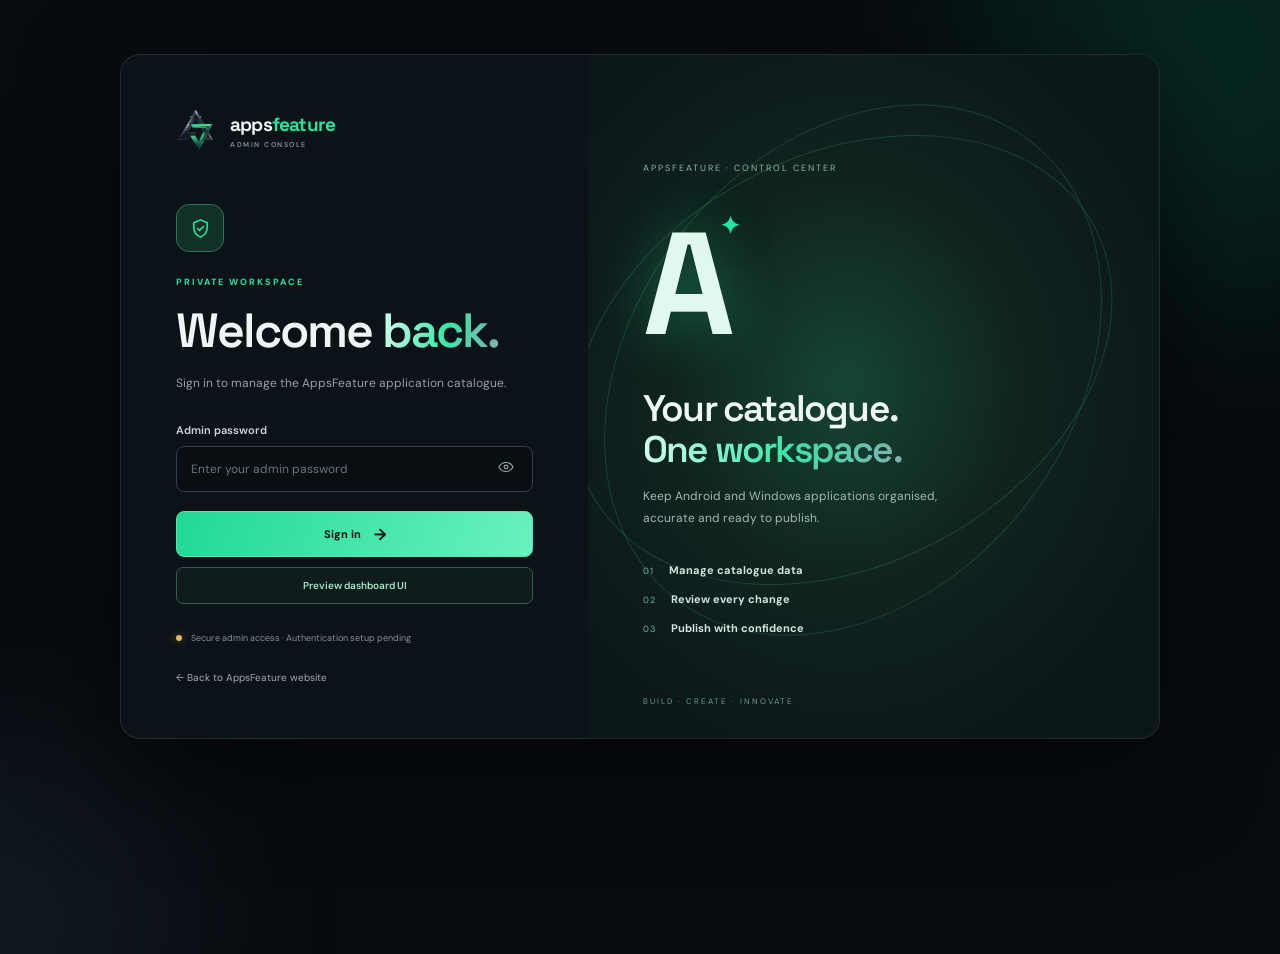
==== admin.html @ 1861aba8 "Prepare Admin dashboard for live catalogue data" ====
<!doctype html>
<html lang="en">
<head>
  <meta charset="utf-8">
  <meta name="viewport" content="width=device-width,initial-scale=1">
  <meta name="theme-color" content="#080c10">
  <meta name="robots" content="noindex,nofollow">
  <title>Admin Console — AppsFeature</title>
  <link rel="preconnect" href="https://fonts.googleapis.com">
  <link rel="preconnect" href="https://fonts.gstatic.com" crossorigin>
  <link href="https://fonts.googleapis.com/css2?family=DM+Sans:wght@400;500;600;700&family=Space+Grotesk:wght@400;500;600;700&display=swap" rel="stylesheet">
  <link rel="icon" type="image/png" sizes="64x64" href="assets/images/favicon.png">
  <link rel="stylesheet" href="assets/css/admin.css">
</head>
<body>
  <div class="admin-ambient ambient-a"></div><div class="admin-ambient ambient-b"></div>
  <main class="auth-shell" id="auth-screen">
    <section class="auth-card">
      <a class="brand" href="index.html" aria-label="AppsFeature home">
        <img src="assets/images/appsfeature-logo.png" alt="" width="43" height="43">
        <span>apps<span class="brand-accent">feature</span><small>ADMIN CONSOLE</small></span>
      </a>
      <div class="auth-icon" aria-hidden="true"><svg viewBox="0 0 24 24"><path d="M12 3 19 6v5c0 4.8-2.9 8.2-7 10-4.1-1.8-7-5.2-7-10V6l7-3Z"/><path d="m9 12 2 2 4-4"/></svg></div>
      <p class="eyebrow">PRIVATE WORKSPACE</p>
      <h1>Welcome <span class="gradient-text">back.</span></h1>
      <p class="auth-description">Sign in to manage the AppsFeature application catalogue.</p>
      <form id="login-form" autocomplete="on">
        <label for="admin-password">Admin password</label>
        <div class="password-wrap">
          <input id="admin-password" name="password" type="password" placeholder="Enter your admin password" autocomplete="current-password" required>
          <button class="reveal-button" type="button" id="toggle-password" aria-label="Show password"><svg viewBox="0 0 24 24"><path d="M2.5 12s3.4-6 9.5-6 9.5 6 9.5 6-3.4 6-9.5 6-9.5-6-9.5-6Z"/><circle cx="12" cy="12" r="2.5"/></svg></button>
        </div>
        <p class="auth-error" id="auth-error" role="alert" hidden></p>
        <button class="primary-button auth-submit" type="submit">Sign in <span>→</span></button>
        <button class="preview-button" id="preview-dashboard" type="button">Preview dashboard UI</button>
      </form>
      <div class="auth-foot"><span class="status-dot"></span> Secure admin access · Authentication setup pending</div>
      <a class="back-link" href="index.html">← Back to AppsFeature website</a>
    </section>
    <aside class="auth-aside">
      <div class="aside-orbit orbit-one"></div><div class="aside-orbit orbit-two"></div>
      <div class="aside-content">
        <span class="aside-kicker">APPSFEATURE · CONTROL CENTER</span>
        <div class="aside-mark">A<span>✦</span></div>
        <h2>Your catalogue.<br><span class="gradient-text">One workspace.</span></h2>
        <p>Keep Android and Windows applications organised, accurate and ready to publish.</p>
        <div class="aside-points"><span>01 <b>Manage catalogue data</b></span><span>02 <b>Review every change</b></span><span>03 <b>Publish with confidence</b></span></div>
      </div>
      <div class="aside-bottom">BUILD · CREATE · INNOVATE</div>
    </aside>
  </main>

  <main class="dashboard-shell" id="dashboard-screen" hidden>
    <aside class="sidebar" id="sidebar">
      <a class="brand sidebar-brand" href="index.html">
        <img src="assets/images/appsfeature-logo.png" alt="" width="39" height="39">
        <span>apps<span class="brand-accent">feature</span><small>ADMIN CONSOLE</small></span>
      </a>
      <div class="sidebar-label">WORKSPACE</div>
      <button class="side-link active" data-view="overview"><span class="side-icon">▦</span> Overview</button>
      <div class="sidebar-label section-label">CATALOGUE</div>
      <button class="side-link" data-view="categories"><span class="side-icon">◇</span> Categories <span class="side-count" id="nav-category-count">3</span></button>
      <button class="side-link" data-view="android"><span class="side-icon android-symbol">◉</span> Android <span class="side-count" id="nav-android-count">1</span></button>
      <button class="side-link" data-view="windows"><span class="side-icon windows-symbol">▦</span> Windows <span class="side-count" id="nav-windows-count">1</span></button>
      <div class="sidebar-bottom">
        <div class="branch-card"><span class="branch-dot"></span><div><small>ACTIVE BRANCH</small><strong>feature-admin</strong></div></div>
        <button class="side-link logout-link" id="logout-button"><span class="side-icon">↪</span> Sign out</button>
      </div>
    </aside>

    <section class="dashboard-main">
      <header class="topbar">
        <button class="mobile-menu" id="mobile-menu" type="button" aria-label="Toggle navigation">☰</button>
        <div class="breadcrumb">AppsFeature <span>/</span> <strong id="breadcrumb-current">Overview</strong></div>
        <div class="topbar-right"><span class="environment-pill"><i></i> DEVELOPMENT</span><div class="avatar">A</div></div>
      </header>
      <div class="preview-notice"><span>ⓘ</span><div><strong>UI preview mode</strong><small>Authentication, live JSON editing and GitHub commits will be enabled after the secure backend is connected.</small></div></div>
      <div class="page-content">
        <section class="page-heading">
          <div><p class="eyebrow">APPSFEATURE CONTROL CENTER</p><h1 id="page-title">Overview<span class="heading-period">.</span></h1><p id="page-description">A quick view of your application catalogue and content.</p></div>
          <div class="heading-actions"><span class="branch-label"><span>⑂</span> feature-admin</span><button class="secondary-button" id="refresh-button" type="button">↻ Refresh</button></div>
        </section>

        <section class="stats-grid" aria-label="Catalogue summary">
          <article class="stat-card"><div class="stat-top"><span>Total records</span><span class="stat-icon">▤</span></div><strong id="stat-total">2</strong><small><i class="positive-dot"></i> Across Android & Windows</small></article>
          <article class="stat-card"><div class="stat-top"><span>Categories</span><span class="stat-icon">◇</span></div><strong id="stat-categories">3</strong><small>Utilities · Developer tools · General apps</small></article>
          <article class="stat-card"><div class="stat-top"><span>Android records</span><span class="stat-icon android-stat">◉</span></div><strong id="stat-android">1</strong><small>Application catalogue</small></article>
          <article class="stat-card"><div class="stat-top"><span>Windows records</span><span class="stat-icon windows-stat">▦</span></div><strong id="stat-windows">1</strong><small>Desktop software catalogue</small></article>
        </section>

        <section class="content-panel">
          <div class="panel-heading"><div><h2 id="table-title">Catalogue snapshot</h2><p id="table-description">Existing entries currently tracked in the website JSON files.</p></div><div class="panel-tools"><label class="table-search"><span>⌕</span><input id="record-search" type="search" placeholder="Search records..." aria-label="Search records"></label><button class="primary-button add-button" id="add-record" type="button" disabled>＋ Add record</button></div></div>
          <div class="table-scroll"><table><thead><tr id="records-header"><th>APPLICATION</th><th>PLATFORM</th><th>CATEGORY</th><th>VERSION / STATUS</th><th>DETAILS</th></tr></thead><tbody id="records-body"></tbody></table></div>
          <div class="table-footer"><span>Showing 2 current records from the JSON catalogue</span><span>Source: <code>assets/data/</code></span></div>
        </section>
        <section class="bottom-grid">
          <article class="content-panel quick-panel"><div class="panel-heading"><div><h2>Quick access</h2><p>Jump to a catalogue section.</p></div></div><div class="quick-links"><button data-view="categories"><span class="quick-icon">◇</span><span><strong>Manage categories</strong><small>Review catalogue groups</small></span><b>→</b></button><button data-view="android"><span class="quick-icon android-stat">◉</span><span><strong>Android catalogue</strong><small>Manage Android records</small></span><b>→</b></button><button data-view="windows"><span class="quick-icon windows-stat">▦</span><span><strong>Windows catalogue</strong><small>Manage Windows records</small></span><b>→</b></button></div></article>
          <article class="content-panel workflow-panel"><div class="panel-heading"><div><h2>Publishing workflow</h2><p>Changes will follow this approval path.</p></div></div><ol class="workflow-list"><li><span>1</span><div><strong>Edit catalogue</strong><small>Add, update or remove records</small></div><em>Planned</em></li><li><span>2</span><div><strong>Validate & review</strong><small>Compare changes before saving</small></div><em>Planned</em></li><li><span>3</span><div><strong>Commit to GitHub</strong><small>Publish to feature-admin only</small></div><em>Planned</em></li></ol></article>
        </section>
        <footer class="dashboard-footer"><span>© <span id="current-year"></span> AppsFeature Admin Console</span><span>Built with care <b>✦</b></span></footer>
      </div>
    </section>
  </main>
  <script src="assets/js/admin.js"></script>
</body>
</html>
---- assets/css/admin.css ----
:root{--bg:#080c10;--panel:#10171d;--panel2:#131e25;--line:rgba(177,199,210,.13);--text:#edf5f5;--muted:#91a2a9;--green:#21e6a0;--mint:#8bffd1;--font:'DM Sans',sans-serif;--display:'Space Grotesk',sans-serif}*{box-sizing:border-box}html{min-height:100%;background:var(--bg)}body{margin:0;min-height:100vh;background:var(--bg);color:var(--text);font-family:var(--font);font-size:13px}button,input{font:inherit}button{cursor:pointer}a{color:inherit;text-decoration:none}[hidden]{display:none!important}.admin-ambient{position:fixed;pointer-events:none;filter:blur(100px);opacity:.12;border-radius:50%;z-index:0}.ambient-a{width:460px;height:460px;background:#00e69a;top:-180px;right:-170px}.ambient-b{width:360px;height:360px;background:#597d9b;bottom:-200px;left:-180px}.brand{display:flex;align-items:center;gap:11px;font:700 19px var(--display);letter-spacing:-.8px}.brand img{object-fit:contain}.brand-accent{color:var(--green)}.brand small{display:block;font:600 7px var(--font);letter-spacing:1.5px;color:#82949a;margin-top:3px}.gradient-text{background:linear-gradient(100deg,#d6fff0,#39e6a7 55%,#83aeb2);-webkit-background-clip:text;background-clip:text;color:transparent}.eyebrow{font-size:9px;font-weight:700;letter-spacing:2px;color:var(--green);margin:0}.auth-shell{width:min(1040px,92%);min-height:650px;margin:6vh auto;position:relative;z-index:1;display:grid;grid-template-columns:.9fr 1.1fr;border:1px solid var(--line);border-radius:20px;overflow:hidden;background:#0c1318;box-shadow:0 30px 100px #0008}.auth-card{padding:54px 55px;display:flex;flex-direction:column;justify-content:center}.auth-card>.brand{margin-bottom:52px}.auth-icon{width:48px;height:48px;display:grid;place-items:center;border:1px solid #2b7257;background:#123126;border-radius:13px;margin-bottom:24px;color:var(--green)}.auth-icon svg,.reveal-button svg{width:23px;height:23px;fill:none;stroke:currentColor;stroke-width:1.6;stroke-linecap:round;stroke-linejoin:round}.auth-card h1{font:600 clamp(36px,4vw,48px) var(--display);letter-spacing:-2px;margin:12px 0}.auth-description{color:var(--muted);line-height:1.7;font-size:12px;margin:0 0 30px}.auth-card form label{display:block;color:#cbd8d9;font-size:11px;font-weight:600;margin-bottom:9px}.password-wrap{height:46px;display:flex;align-items:center;border:1px solid #31434a;background:#080e12;border-radius:8px;padding:0 12px;transition:.2s}.password-wrap:focus-within{border-color:#38c993;box-shadow:0 0 0 3px #21e6a014}.password-wrap input{flex:1;min-width:0;background:none;border:0;outline:0;color:var(--text);font-size:12px}.password-wrap input::placeholder{color:#64777e}.reveal-button{border:0;background:none;color:#91a9a6;padding:5px}.reveal-button svg{width:18px;height:18px}.primary-button,.secondary-button{display:inline-flex;align-items:center;justify-content:center;gap:13px;border-radius:8px;padding:12px 16px;font-size:11px;font-weight:700;transition:.2s}.primary-button{border:1px solid #51e6b0;background:linear-gradient(110deg,#20d996,#69f2bd);color:#06140f}.primary-button:hover:not(:disabled){transform:translateY(-2px);box-shadow:0 8px 25px #20d9962e}.primary-button:disabled{opacity:.45;cursor:not-allowed}.auth-submit{width:100%;margin-top:19px;height:46px}.auth-submit span{font-size:16px}.auth-error{font-size:11px;color:#ff9d9d;margin:10px 0 0}.auth-foot{display:flex;align-items:center;gap:9px;color:#809397;font-size:9px;margin-top:28px}.status-dot,.positive-dot{width:6px;height:6px;border-radius:50%;background:#e3b65d;box-shadow:0 0 9px #e3b65d66}.back-link{font-size:10px;color:#9aafb0;margin-top:27px}.back-link:hover{color:var(--mint)}.auth-aside{position:relative;overflow:hidden;display:flex;align-items:center;padding:55px;background:radial-gradient(ellipse at 45% 48%,#164533 0%,#10251f 38%,#0c171a 76%)}.aside-orbit{position:absolute;border:1px solid #4be3a32e;border-radius:50%;transform:rotate(-28deg)}.orbit-one{width:570px;height:410px;left:-30px;top:100px}.orbit-two{width:440px;height:580px;left:45px;top:25px;transform:rotate(38deg)}.aside-content{position:relative;z-index:1}.aside-kicker{font-size:9px;letter-spacing:2px;color:#8cb7a7}.aside-mark{font:700 145px/.95 var(--display);letter-spacing:-15px;color:#e0f8ed;text-shadow:0 0 55px #21e6a05c;margin:40px 0 35px}.aside-mark span{font-size:24px;letter-spacing:0;color:var(--green);vertical-align:top}.aside-content h2{font:600 37px/1.13 var(--display);letter-spacing:-1.8px;margin:0 0 15px}.aside-content>p{max-width:340px;color:#a4b8b2;font-size:12px;line-height:1.8}.aside-points{display:grid;gap:15px;margin-top:34px}.aside-points span{font-size:9px;color:#68b99b;letter-spacing:1px}.aside-points b{font-size:11px;color:#d4e5df;letter-spacing:0;margin-left:12px}.aside-bottom{position:absolute;bottom:32px;left:55px;font-size:8px;letter-spacing:2px;color:#6c9b8b}.dashboard-shell{min-height:100vh;position:relative;z-index:1;display:grid;grid-template-columns:248px minmax(0,1fr)}.sidebar{position:sticky;top:0;height:100vh;display:flex;flex-direction:column;padding:27px 17px 20px;background:#0b1217;border-right:1px solid var(--line)}.sidebar-brand{padding:0 10px 34px;border-bottom:1px solid var(--line)}.sidebar-label{padding:25px 12px 11px;color:#61747b;font-size:8px;font-weight:700;letter-spacing:1.7px}.section-label{padding-top:29px}.side-link{width:100%;height:42px;display:flex;align-items:center;gap:12px;padding:0 12px;border:1px solid transparent;border-radius:7px;background:transparent;text-align:left;color:#9aabb0;font-size:11px;transition:.2s}.side-link:hover{background:#121e23;color:var(--text)}.side-link.active{background:#123126;border-color:#245c48;color:#9fffd4}.side-icon{width:17px;text-align:center;font-size:16px;color:#7fa69a}.side-link.active .side-icon{color:var(--green)}.side-count{margin-left:auto;color:#6f858a;font-size:9px}.sidebar-bottom{margin-top:auto}.branch-card{display:flex;align-items:center;gap:10px;padding:13px 11px;margin-bottom:15px;border:1px solid var(--line);border-radius:8px;background:#101a1f}.branch-dot{width:7px;height:7px;border-radius:50%;background:var(--green);box-shadow:0 0 10px #21e6a0}.branch-card small,.branch-card strong{display:block}.branch-card small{font-size:7px;color:#71868b;letter-spacing:1px;margin-bottom:5px}.branch-card strong{font:600 10px var(--display);color:#cce0d8}.logout-link{color:#89999d}.dashboard-main{min-width:0}.topbar{height:70px;padding:0 34px;border-bottom:1px solid var(--line);display:flex;align-items:center;justify-content:space-between;background:#0a1116d9}.breadcrumb{font-size:10px;color:#71868b}.breadcrumb span{margin:0 9px;color:#4c6066}.breadcrumb strong{font-weight:600;color:#c8d6d7}.topbar-right{display:flex;align-items:center;gap:17px}.environment-pill{display:flex;align-items:center;gap:7px;padding:6px 9px;border:1px solid #65552d;border-radius:5px;color:#d7b66e;font-size:8px;font-weight:700;letter-spacing:1px}.environment-pill i{width:5px;height:5px;border-radius:50%;background:#d7b66e}.avatar{width:30px;height:30px;display:grid;place-items:center;border-radius:50%;background:#183a30;border:1px solid #34775b;color:#a4ffd4;font:600 12px var(--display)}.mobile-menu{display:none;background:none;border:0;color:var(--text);font-size:20px}.preview-notice{margin:24px 34px 0;padding:12px 15px;display:flex;align-items:flex-start;gap:11px;border:1px solid #66562e;background:#241f13;border-radius:8px;color:#e4c87e}.preview-notice>span{font-size:14px}.preview-notice strong,.preview-notice small{display:block}.preview-notice strong{font-size:10px;margin-bottom:4px}.preview-notice small{font-size:9px;line-height:1.5;color:#bba979}.page-content{max-width:1400px;margin:auto;padding:31px 34px 22px}.page-heading{display:flex;align-items:flex-end;justify-content:space-between;gap:20px;margin-bottom:27px}.page-heading h1{font:600 32px var(--display);letter-spacing:-1.4px;margin:9px 0 5px}.heading-period{color:var(--green)}.page-heading>div:first-child>p:last-child{font-size:10px;color:var(--muted);margin:0}.heading-actions{display:flex;align-items:center;gap:10px}.branch-label{padding:9px 11px;border:1px solid var(--line);border-radius:7px;color:#b3c7c2;font-size:9px}.branch-label span{color:var(--green);margin-right:5px}.secondary-button{border:1px solid #34474e;background:#10191e;color:#b8c9c9}.secondary-button:hover{border-color:#4b8a72;color:var(--mint)}.stats-grid{display:grid;grid-template-columns:repeat(4,minmax(0,1fr));gap:13px;margin-bottom:19px}.stat-card{min-width:0;padding:17px 18px;background:linear-gradient(140deg,#121c22,#0d1419);border:1px solid var(--line);border-radius:10px}.stat-top{display:flex;align-items:center;justify-content:space-between;color:#9bafb2;font-size:10px}.stat-icon{width:28px;height:28px;display:grid;place-items:center;border-radius:7px;background:#17362c;color:var(--green);font-size:15px}.android-stat{color:#55e5a9!important}.windows-stat{color:#b8d0d8!important}.stat-card>strong{display:block;font:600 29px var(--display);letter-spacing:-1px;margin:12px 0 5px}.stat-card>small{font-size:8px;color:#819499}.positive-dot{display:inline-block;background:var(--green);margin-right:5px}.content-panel{background:linear-gradient(140deg,#111a20,#0d1419);border:1px solid var(--line);border-radius:10px;overflow:hidden}.panel-heading{padding:18px 19px;display:flex;align-items:center;justify-content:space-between;gap:15px}.panel-heading h2{font:600 14px var(--display);margin:0 0 5px}.panel-heading p{font-size:9px;color:var(--muted);margin:0}.panel-tools{display:flex;align-items:center;gap:9px}.table-search{height:34px;width:190px;display:flex;align-items:center;gap:8px;padding:0 10px;border:1px solid var(--line);border-radius:6px;color:var(--green)}.table-search input{width:100%;min-width:0;background:none;border:0;outline:0;color:var(--text);font-size:9px}.table-search input::placeholder{color:#71848a}.add-button{padding:10px 12px;font-size:9px}.table-scroll{overflow-x:auto}table{width:100%;border-collapse:collapse;text-align:left;white-space:nowrap}thead{background:#0b1217}th{padding:12px 19px;color:#6f858b;font-size:8px;letter-spacing:1px;font-weight:700}td{padding:14px 19px;border-top:1px solid #ffffff0d;color:#a8b8ba;font-size:9px}td a{color:var(--green)}.record-name{display:flex;align-items:center;gap:10px}.record-avatar{width:31px;height:31px;display:grid;place-items:center;border:1px solid #36785d;border-radius:8px;background:#16372b;color:#a3ffd4;font:600 10px var(--display)}.windows-avatar{background:#1b2b36;border-color:#496372;color:#d0e3eb}.record-name strong,.record-name small{display:block}.record-name strong{font-size:10px;color:#d9e5e4;margin-bottom:4px}.record-name small{font-size:8px;color:#70848a}.platform-tag,.status-tag{display:inline-flex;align-items:center;padding:5px 8px;border-radius:4px;font-size:8px}.android-tag{background:#14382b;color:#7be9b5}.windows-tag{background:#1c303b;color:#b9d1db}.in-progress{background:#302a19;color:#dfc27b}.published{background:#14382b;color:#83e6b4}.table-footer{padding:12px 19px;border-top:1px solid var(--line);display:flex;justify-content:space-between;color:#71858a;font-size:8px}.table-footer code{color:#a2c5b6}.bottom-grid{display:grid;grid-template-columns:1fr 1fr;gap:14px;margin-top:15px}.quick-panel,.workflow-panel{padding-bottom:9px}.quick-links{padding:0 18px 10px}.quick-links button{width:100%;display:flex;align-items:center;gap:11px;padding:12px 0;border:0;border-top:1px solid #ffffff0d;background:none;text-align:left;color:var(--text)}.quick-icon{width:30px;height:30px;display:grid;place-items:center;background:#17362c;border-radius:7px;color:var(--green);font-size:15px}.quick-links button>span:nth-child(2){flex:1}.quick-links strong,.quick-links small{display:block}.quick-links strong{font-size:9px;font-weight:600;margin-bottom:4px}.quick-links small{font-size:8px;color:#809499}.quick-links button>b{font-size:15px;color:#6f9d8c}.workflow-list{list-style:none;margin:0;padding:0 19px 10px}.workflow-list li{display:flex;align-items:center;gap:10px;padding:10px 0;border-top:1px solid #ffffff0d}.workflow-list li>span{width:24px;height:24px;display:grid;place-items:center;border:1px solid #365448;border-radius:50%;color:var(--mint);font:600 9px var(--display)}.workflow-list li div{flex:1}.workflow-list strong,.workflow-list small{display:block}.workflow-list strong{font-size:9px;margin-bottom:4px}.workflow-list small{font-size:8px;color:#809499}.workflow-list em{font-style:normal;font-size:7px;letter-spacing:.7px;text-transform:uppercase;color:#bba979}.dashboard-footer{display:flex;justify-content:space-between;padding:20px 2px 0;color:#61767c;font-size:8px}.dashboard-footer b{color:var(--green)}@media(max-width:1050px){.dashboard-shell{grid-template-columns:215px minmax(0,1fr)}.sidebar{padding-left:12px;padding-right:12px}.page-content{padding-left:23px;padding-right:23px}.topbar{padding:0 23px}.preview-notice{margin-left:23px;margin-right:23px}.stats-grid{grid-template-columns:repeat(2,minmax(0,1fr))}}@media(max-width:760px){.auth-shell{grid-template-columns:1fr;max-width:470px;margin:4vh auto}.auth-card{padding:36px 28px}.auth-card>.brand{margin-bottom:35px}.auth-aside{display:none}.dashboard-shell{grid-template-columns:1fr}.sidebar{position:fixed;z-index:10;left:-270px;top:0;width:248px;transition:left .25s;box-shadow:15px 0 45px #0008}.sidebar.open{left:0}.mobile-menu{display:block;margin-right:12px}.topbar{justify-content:flex-start;padding:0 17px}.breadcrumb{flex:1}.topbar-right{gap:9px}.environment-pill{font-size:7px;padding:5px 6px}.preview-notice{margin:17px 15px 0}.page-content{padding:24px 15px}.page-heading{align-items:flex-start;flex-direction:column}.heading-actions{width:100%;justify-content:space-between}.stats-grid{gap:9px}.stat-card{padding:14px}.stat-card>strong{font-size:25px}.panel-heading{align-items:flex-start;flex-direction:column}.panel-tools{width:100%}.table-search{flex:1;width:auto}.bottom-grid{grid-template-columns:1fr}.dashboard-footer{gap:10px;flex-wrap:wrap}}@media(max-width:390px){.auth-card{padding:30px 22px}.stats-grid{grid-template-columns:1fr 1fr}.stat-top{font-size:9px}.stat-card>small{font-size:7px}.page-heading h1{font-size:28px}}
.preview-button{width:100%;margin-top:10px;padding:11px;border:1px solid #355d4e;border-radius:7px;background:#101b1c;color:#9fe9c8;font-size:10px;font-weight:600}.preview-button:hover{border-color:#4b9b78;background:#13251f}
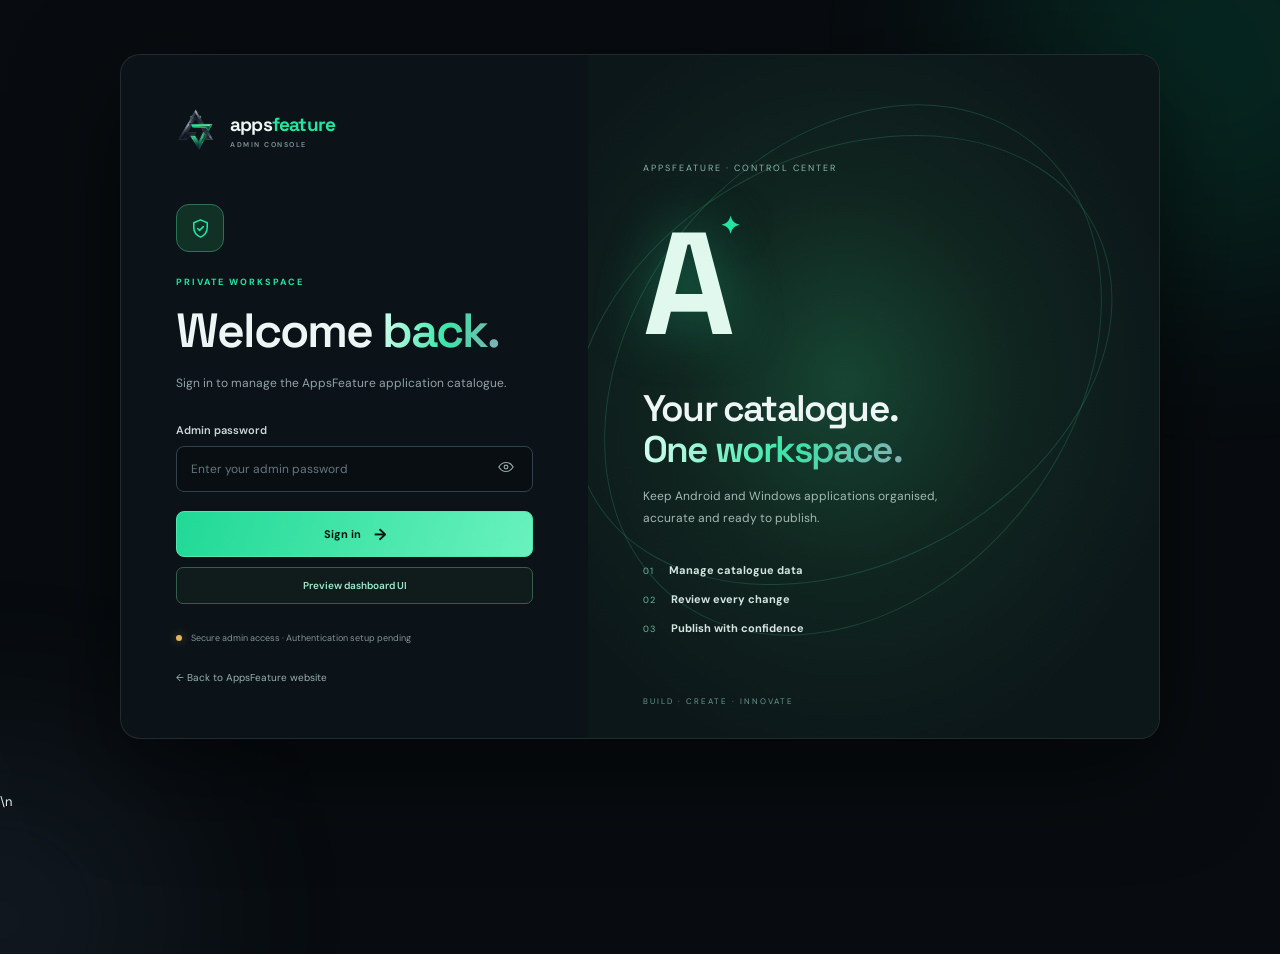
==== commit 9b6328ad: "Add catalogue editor and commit review dialogs" ====
--- a/admin.html
+++ b/admin.html
@@ -101,6 +101,23 @@
       </div>
     </section>
   </main>
-  <script src="assets/js/admin.js"></script>
+
+  <dialog class="editor-dialog" id="editor-dialog">
+    <form id="editor-form" method="dialog">
+      <div class="dialog-heading"><div><p class="eyebrow">CATALOGUE EDITOR</p><h2 id="editor-title">Add record</h2></div><button class="icon-button" type="button" id="editor-close" aria-label="Close">×</button></div>
+      <div class="editor-fields" id="editor-fields"></div>
+      <p class="form-error" id="editor-error" role="alert" hidden></p>
+      <div class="dialog-actions"><button class="secondary-button" type="button" id="editor-cancel">Cancel</button><button class="primary-button" type="submit" id="editor-review">Review changes →</button></div>
+    </form>
+  </dialog>
+  <dialog class="editor-dialog review-dialog" id="review-dialog">
+    <div class="dialog-heading"><div><p class="eyebrow">FINAL REVIEW</p><h2>Confirm catalogue changes</h2></div><button class="icon-button" type="button" id="review-close" aria-label="Close">×</button></div>
+    <p class="review-copy">The following JSON files will be committed to <strong>feature-admin</strong>. Production branch <strong>main</strong> will not be changed.</p>
+    <ul id="review-files" class="review-files"></ul>
+    <label class="field-label" for="commit-message">Commit message</label><input id="commit-message" class="editor-input" maxlength="120" value="Update application catalogue">
+    <p class="form-error" id="review-error" role="alert" hidden></p>
+    <div class="dialog-actions"><button class="secondary-button" type="button" id="review-cancel">Back to editor</button><button class="primary-button" type="button" id="confirm-commit">Confirm & commit</button></div>
+  </dialog>
+\n  <script src="assets/js/admin.js"></script>
 </body>
 </html>
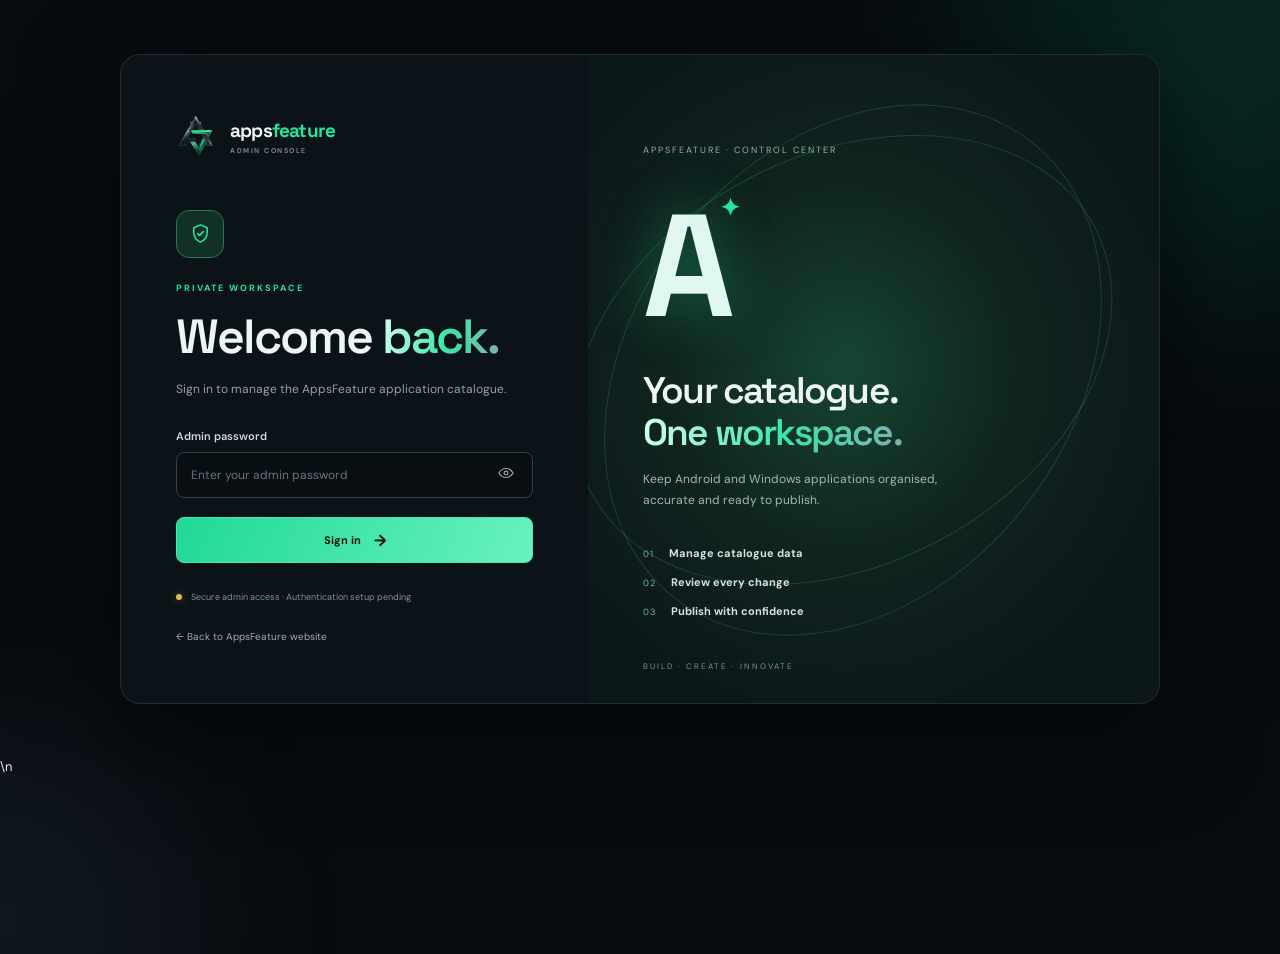
==== commit f4e14430: "Admin: remove dashboard preview from login" ====
--- a/admin.html
+++ b/admin.html
@@ -32,7 +32,6 @@
         </div>
         <p class="auth-error" id="auth-error" role="alert" hidden></p>
         <button class="primary-button auth-submit" type="submit">Sign in <span>→</span></button>
-        <button class="preview-button" id="preview-dashboard" type="button">Preview dashboard UI</button>
       </form>
       <div class="auth-foot"><span class="status-dot"></span> Secure admin access · Authentication setup pending</div>
       <a class="back-link" href="index.html">← Back to AppsFeature website</a>
@@ -56,6 +55,7 @@
         <img src="assets/images/appsfeature-logo.png" alt="" width="39" height="39">
         <span>apps<span class="brand-accent">feature</span><small>ADMIN CONSOLE</small></span>
       </a>
+      <button class="sidebar-close" id="sidebar-close" type="button" aria-label="Close navigation">×</button>
       <div class="sidebar-label">WORKSPACE</div>
       <button class="side-link active" data-view="overview"><span class="side-icon">▦</span> Overview</button>
       <div class="sidebar-label section-label">CATALOGUE</div>
@@ -63,10 +63,11 @@
       <button class="side-link" data-view="android"><span class="side-icon android-symbol">◉</span> Android <span class="side-count" id="nav-android-count">1</span></button>
       <button class="side-link" data-view="windows"><span class="side-icon windows-symbol">▦</span> Windows <span class="side-count" id="nav-windows-count">1</span></button>
       <div class="sidebar-bottom">
-        <div class="branch-card"><span class="branch-dot"></span><div><small>ACTIVE BRANCH</small><strong>feature-admin</strong></div></div>
+        <div class="branch-card"><span class="branch-dot"></span><div><small>ACTIVE BRANCH</small><strong id="sidebar-branch">main</strong></div></div>
         <button class="side-link logout-link" id="logout-button"><span class="side-icon">↪</span> Sign out</button>
       </div>
     </aside>
+    <button class="sidebar-backdrop" id="sidebar-backdrop" type="button" aria-label="Close navigation"></button>
 
     <section class="dashboard-main">
       <header class="topbar">
@@ -78,7 +79,7 @@
       <div class="page-content">
         <section class="page-heading">
           <div><p class="eyebrow">APPSFEATURE CONTROL CENTER</p><h1 id="page-title">Overview<span class="heading-period">.</span></h1><p id="page-description">A quick view of your application catalogue and content.</p></div>
-          <div class="heading-actions"><span class="branch-label"><span>⑂</span> feature-admin</span><button class="secondary-button" id="refresh-button" type="button">↻ Refresh</button></div>
+          <div class="heading-actions"><label class="branch-picker"><span>⑂ Branch</span><select id="branch-select" aria-label="Git branch"><option value="main" selected>main · Production</option><option value="feature-admin">feature-admin · Development</option></select></label><button class="primary-button review-trigger" id="review-changes-button" type="button" disabled>Review &amp; Commit <span id="pending-change-count">0</span></button><button class="secondary-button" id="refresh-button" type="button">↻ Refresh</button></div>
         </section>
 
         <section class="stats-grid" aria-label="Catalogue summary">
@@ -95,7 +96,7 @@
         </section>
         <section class="bottom-grid">
           <article class="content-panel quick-panel"><div class="panel-heading"><div><h2>Quick access</h2><p>Jump to a catalogue section.</p></div></div><div class="quick-links"><button data-view="categories"><span class="quick-icon">◇</span><span><strong>Manage categories</strong><small>Review catalogue groups</small></span><b>→</b></button><button data-view="android"><span class="quick-icon android-stat">◉</span><span><strong>Android catalogue</strong><small>Manage Android records</small></span><b>→</b></button><button data-view="windows"><span class="quick-icon windows-stat">▦</span><span><strong>Windows catalogue</strong><small>Manage Windows records</small></span><b>→</b></button></div></article>
-          <article class="content-panel workflow-panel"><div class="panel-heading"><div><h2>Publishing workflow</h2><p>Changes will follow this approval path.</p></div></div><ol class="workflow-list"><li><span>1</span><div><strong>Edit catalogue</strong><small>Add, update or remove records</small></div><em>Planned</em></li><li><span>2</span><div><strong>Validate & review</strong><small>Compare changes before saving</small></div><em>Planned</em></li><li><span>3</span><div><strong>Commit to GitHub</strong><small>Publish to feature-admin only</small></div><em>Planned</em></li></ol></article>
+          <article class="content-panel workflow-panel"><div class="panel-heading"><div><h2>Publishing workflow</h2><p>Changes will follow this approval path.</p></div></div><ol class="workflow-list"><li><span>1</span><div><strong>Edit catalogue</strong><small>Add, update or remove records</small></div><em>Planned</em></li><li><span>2</span><div><strong>Validate & review</strong><small>Compare changes before saving</small></div><em>Planned</em></li><li><span>3</span><div><strong>Commit to GitHub</strong><small>Commit to selected branch</small></div><em>Planned</em></li></ol></article>
         </section>
         <footer class="dashboard-footer"><span>© <span id="current-year"></span> AppsFeature Admin Console</span><span>Built with care <b>✦</b></span></footer>
       </div>
@@ -112,12 +113,26 @@
   </dialog>
   <dialog class="editor-dialog review-dialog" id="review-dialog">
     <div class="dialog-heading"><div><p class="eyebrow">FINAL REVIEW</p><h2>Confirm catalogue changes</h2></div><button class="icon-button" type="button" id="review-close" aria-label="Close">×</button></div>
-    <p class="review-copy">The following JSON files will be committed to <strong>feature-admin</strong>. Production branch <strong>main</strong> will not be changed.</p>
+    <p class="review-copy">The following JSON files will be committed to <strong id="review-branch">main</strong>.</p>
     <ul id="review-files" class="review-files"></ul>
     <label class="field-label" for="commit-message">Commit message</label><input id="commit-message" class="editor-input" maxlength="120" value="Update application catalogue">
     <p class="form-error" id="review-error" role="alert" hidden></p>
     <div class="dialog-actions"><button class="secondary-button" type="button" id="review-cancel">Back to editor</button><button class="primary-button" type="button" id="confirm-commit">Confirm & commit</button></div>
   </dialog>
-\n  <script src="assets/js/admin.js"></script>
+\n  <dialog class="editor-dialog commit-success-dialog" id="commit-success-dialog" aria-labelledby="success-title">
+    <div class="success-content">
+      <div class="success-mark" aria-hidden="true"><span>✓</span></div>
+      <p class="eyebrow">PUBLISHED TO GITHUB</p>
+      <h2 id="success-title">Commit successful<span>.</span></h2>
+      <p class="success-description">Your catalogue changes have been saved successfully.</p>
+      <div class="success-meta">
+        <div><span>BRANCH</span><strong id="success-branch">feature-admin</strong></div>
+        <div><span>COMMIT</span><strong class="success-hash" id="success-commit">0000000</strong></div>
+      </div>
+      <p class="success-cleanup" id="success-cleanup">Catalogue and screenshot references are up to date.</p>
+      <button class="primary-button success-done" id="success-done" type="button">Done <span>→</span></button>
+    </div>
+  </dialog>
+  <script src="assets/js/admin.js"></script>
 </body>
 </html>
--- a/assets/css/admin.css
+++ b/assets/css/admin.css
@@ -1,2 +1,79 @@
 :root{--bg:#080c10;--panel:#10171d;--panel2:#131e25;--line:rgba(177,199,210,.13);--text:#edf5f5;--muted:#91a2a9;--green:#21e6a0;--mint:#8bffd1;--font:'DM Sans',sans-serif;--display:'Space Grotesk',sans-serif}*{box-sizing:border-box}html{min-height:100%;background:var(--bg)}body{margin:0;min-height:100vh;background:var(--bg);color:var(--text);font-family:var(--font);font-size:13px}button,input{font:inherit}button{cursor:pointer}a{color:inherit;text-decoration:none}[hidden]{display:none!important}.admin-ambient{position:fixed;pointer-events:none;filter:blur(100px);opacity:.12;border-radius:50%;z-index:0}.ambient-a{width:460px;height:460px;background:#00e69a;top:-180px;right:-170px}.ambient-b{width:360px;height:360px;background:#597d9b;bottom:-200px;left:-180px}.brand{display:flex;align-items:center;gap:11px;font:700 19px var(--display);letter-spacing:-.8px}.brand img{object-fit:contain}.brand-accent{color:var(--green)}.brand small{display:block;font:600 7px var(--font);letter-spacing:1.5px;color:#82949a;margin-top:3px}.gradient-text{background:linear-gradient(100deg,#d6fff0,#39e6a7 55%,#83aeb2);-webkit-background-clip:text;background-clip:text;color:transparent}.eyebrow{font-size:9px;font-weight:700;letter-spacing:2px;color:var(--green);margin:0}.auth-shell{width:min(1040px,92%);min-height:650px;margin:6vh auto;position:relative;z-index:1;display:grid;grid-template-columns:.9fr 1.1fr;border:1px solid var(--line);border-radius:20px;overflow:hidden;background:#0c1318;box-shadow:0 30px 100px #0008}.auth-card{padding:54px 55px;display:flex;flex-direction:column;justify-content:center}.auth-card>.brand{margin-bottom:52px}.auth-icon{width:48px;height:48px;display:grid;place-items:center;border:1px solid #2b7257;background:#123126;border-radius:13px;margin-bottom:24px;color:var(--green)}.auth-icon svg,.reveal-button svg{width:23px;height:23px;fill:none;stroke:currentColor;stroke-width:1.6;stroke-linecap:round;stroke-linejoin:round}.auth-card h1{font:600 clamp(36px,4vw,48px) var(--display);letter-spacing:-2px;margin:12px 0}.auth-description{color:var(--muted);line-height:1.7;font-size:12px;margin:0 0 30px}.auth-card form label{display:block;color:#cbd8d9;font-size:11px;font-weight:600;margin-bottom:9px}.password-wrap{height:46px;display:flex;align-items:center;border:1px solid #31434a;background:#080e12;border-radius:8px;padding:0 12px;transition:.2s}.password-wrap:focus-within{border-color:#38c993;box-shadow:0 0 0 3px #21e6a014}.password-wrap input{flex:1;min-width:0;background:none;border:0;outline:0;color:var(--text);font-size:12px}.password-wrap input::placeholder{color:#64777e}.reveal-button{border:0;background:none;color:#91a9a6;padding:5px}.reveal-button svg{width:18px;height:18px}.primary-button,.secondary-button{display:inline-flex;align-items:center;justify-content:center;gap:13px;border-radius:8px;padding:12px 16px;font-size:11px;font-weight:700;transition:.2s}.primary-button{border:1px solid #51e6b0;background:linear-gradient(110deg,#20d996,#69f2bd);color:#06140f}.primary-button:hover:not(:disabled){transform:translateY(-2px);box-shadow:0 8px 25px #20d9962e}.primary-button:disabled{opacity:.45;cursor:not-allowed}.auth-submit{width:100%;margin-top:19px;height:46px}.auth-submit span{font-size:16px}.auth-error{font-size:11px;color:#ff9d9d;margin:10px 0 0}.auth-foot{display:flex;align-items:center;gap:9px;color:#809397;font-size:9px;margin-top:28px}.status-dot,.positive-dot{width:6px;height:6px;border-radius:50%;background:#e3b65d;box-shadow:0 0 9px #e3b65d66}.back-link{font-size:10px;color:#9aafb0;margin-top:27px}.back-link:hover{color:var(--mint)}.auth-aside{position:relative;overflow:hidden;display:flex;align-items:center;padding:55px;background:radial-gradient(ellipse at 45% 48%,#164533 0%,#10251f 38%,#0c171a 76%)}.aside-orbit{position:absolute;border:1px solid #4be3a32e;border-radius:50%;transform:rotate(-28deg)}.orbit-one{width:570px;height:410px;left:-30px;top:100px}.orbit-two{width:440px;height:580px;left:45px;top:25px;transform:rotate(38deg)}.aside-content{position:relative;z-index:1}.aside-kicker{font-size:9px;letter-spacing:2px;color:#8cb7a7}.aside-mark{font:700 145px/.95 var(--display);letter-spacing:-15px;color:#e0f8ed;text-shadow:0 0 55px #21e6a05c;margin:40px 0 35px}.aside-mark span{font-size:24px;letter-spacing:0;color:var(--green);vertical-align:top}.aside-content h2{font:600 37px/1.13 var(--display);letter-spacing:-1.8px;margin:0 0 15px}.aside-content>p{max-width:340px;color:#a4b8b2;font-size:12px;line-height:1.8}.aside-points{display:grid;gap:15px;margin-top:34px}.aside-points span{font-size:9px;color:#68b99b;letter-spacing:1px}.aside-points b{font-size:11px;color:#d4e5df;letter-spacing:0;margin-left:12px}.aside-bottom{position:absolute;bottom:32px;left:55px;font-size:8px;letter-spacing:2px;color:#6c9b8b}.dashboard-shell{min-height:100vh;position:relative;z-index:1;display:grid;grid-template-columns:248px minmax(0,1fr)}.sidebar{position:sticky;top:0;height:100vh;display:flex;flex-direction:column;padding:27px 17px 20px;background:#0b1217;border-right:1px solid var(--line)}.sidebar-brand{padding:0 10px 34px;border-bottom:1px solid var(--line)}.sidebar-label{padding:25px 12px 11px;color:#61747b;font-size:8px;font-weight:700;letter-spacing:1.7px}.section-label{padding-top:29px}.side-link{width:100%;height:42px;display:flex;align-items:center;gap:12px;padding:0 12px;border:1px solid transparent;border-radius:7px;background:transparent;text-align:left;color:#9aabb0;font-size:11px;transition:.2s}.side-link:hover{background:#121e23;color:var(--text)}.side-link.active{background:#123126;border-color:#245c48;color:#9fffd4}.side-icon{width:17px;text-align:center;font-size:16px;color:#7fa69a}.side-link.active .side-icon{color:var(--green)}.side-count{margin-left:auto;color:#6f858a;font-size:9px}.sidebar-bottom{margin-top:auto}.branch-card{display:flex;align-items:center;gap:10px;padding:13px 11px;margin-bottom:15px;border:1px solid var(--line);border-radius:8px;background:#101a1f}.branch-dot{width:7px;height:7px;border-radius:50%;background:var(--green);box-shadow:0 0 10px #21e6a0}.branch-card small,.branch-card strong{display:block}.branch-card small{font-size:7px;color:#71868b;letter-spacing:1px;margin-bottom:5px}.branch-card strong{font:600 10px var(--display);color:#cce0d8}.logout-link{color:#89999d}.dashboard-main{min-width:0}.topbar{height:70px;padding:0 34px;border-bottom:1px solid var(--line);display:flex;align-items:center;justify-content:space-between;background:#0a1116d9}.breadcrumb{font-size:10px;color:#71868b}.breadcrumb span{margin:0 9px;color:#4c6066}.breadcrumb strong{font-weight:600;color:#c8d6d7}.topbar-right{display:flex;align-items:center;gap:17px}.environment-pill{display:flex;align-items:center;gap:7px;padding:6px 9px;border:1px solid #65552d;border-radius:5px;color:#d7b66e;font-size:8px;font-weight:700;letter-spacing:1px}.environment-pill i{width:5px;height:5px;border-radius:50%;background:#d7b66e}.avatar{width:30px;height:30px;display:grid;place-items:center;border-radius:50%;background:#183a30;border:1px solid #34775b;color:#a4ffd4;font:600 12px var(--display)}.mobile-menu{display:none;background:none;border:0;color:var(--text);font-size:20px}.preview-notice{margin:24px 34px 0;padding:12px 15px;display:flex;align-items:flex-start;gap:11px;border:1px solid #66562e;background:#241f13;border-radius:8px;color:#e4c87e}.preview-notice>span{font-size:14px}.preview-notice strong,.preview-notice small{display:block}.preview-notice strong{font-size:10px;margin-bottom:4px}.preview-notice small{font-size:9px;line-height:1.5;color:#bba979}.page-content{max-width:1400px;margin:auto;padding:31px 34px 22px}.page-heading{display:flex;align-items:flex-end;justify-content:space-between;gap:20px;margin-bottom:27px}.page-heading h1{font:600 32px var(--display);letter-spacing:-1.4px;margin:9px 0 5px}.heading-period{color:var(--green)}.page-heading>div:first-child>p:last-child{font-size:10px;color:var(--muted);margin:0}.heading-actions{display:flex;align-items:center;gap:10px}.branch-label{padding:9px 11px;border:1px solid var(--line);border-radius:7px;color:#b3c7c2;font-size:9px}.branch-label span{color:var(--green);margin-right:5px}.secondary-button{border:1px solid #34474e;background:#10191e;color:#b8c9c9}.secondary-button:hover{border-color:#4b8a72;color:var(--mint)}.stats-grid{display:grid;grid-template-columns:repeat(4,minmax(0,1fr));gap:13px;margin-bottom:19px}.stat-card{min-width:0;padding:17px 18px;background:linear-gradient(140deg,#121c22,#0d1419);border:1px solid var(--line);border-radius:10px}.stat-top{display:flex;align-items:center;justify-content:space-between;color:#9bafb2;font-size:10px}.stat-icon{width:28px;height:28px;display:grid;place-items:center;border-radius:7px;background:#17362c;color:var(--green);font-size:15px}.android-stat{color:#55e5a9!important}.windows-stat{color:#b8d0d8!important}.stat-card>strong{display:block;font:600 29px var(--display);letter-spacing:-1px;margin:12px 0 5px}.stat-card>small{font-size:8px;color:#819499}.positive-dot{display:inline-block;background:var(--green);margin-right:5px}.content-panel{background:linear-gradient(140deg,#111a20,#0d1419);border:1px solid var(--line);border-radius:10px;overflow:hidden}.panel-heading{padding:18px 19px;display:flex;align-items:center;justify-content:space-between;gap:15px}.panel-heading h2{font:600 14px var(--display);margin:0 0 5px}.panel-heading p{font-size:9px;color:var(--muted);margin:0}.panel-tools{display:flex;align-items:center;gap:9px}.table-search{height:34px;width:190px;display:flex;align-items:center;gap:8px;padding:0 10px;border:1px solid var(--line);border-radius:6px;color:var(--green)}.table-search input{width:100%;min-width:0;background:none;border:0;outline:0;color:var(--text);font-size:9px}.table-search input::placeholder{color:#71848a}.add-button{padding:10px 12px;font-size:9px}.table-scroll{overflow-x:auto}table{width:100%;border-collapse:collapse;text-align:left;white-space:nowrap}thead{background:#0b1217}th{padding:12px 19px;color:#6f858b;font-size:8px;letter-spacing:1px;font-weight:700}td{padding:14px 19px;border-top:1px solid #ffffff0d;color:#a8b8ba;font-size:9px}td a{color:var(--green)}.record-name{display:flex;align-items:center;gap:10px}.record-avatar{width:31px;height:31px;display:grid;place-items:center;border:1px solid #36785d;border-radius:8px;background:#16372b;color:#a3ffd4;font:600 10px var(--display)}.windows-avatar{background:#1b2b36;border-color:#496372;color:#d0e3eb}.record-name strong,.record-name small{display:block}.record-name strong{font-size:10px;color:#d9e5e4;margin-bottom:4px}.record-name small{font-size:8px;color:#70848a}.platform-tag,.status-tag{display:inline-flex;align-items:center;padding:5px 8px;border-radius:4px;font-size:8px}.android-tag{background:#14382b;color:#7be9b5}.windows-tag{background:#1c303b;color:#b9d1db}.in-progress{background:#302a19;color:#dfc27b}.published{background:#14382b;color:#83e6b4}.table-footer{padding:12px 19px;border-top:1px solid var(--line);display:flex;justify-content:space-between;color:#71858a;font-size:8px}.table-footer code{color:#a2c5b6}.bottom-grid{display:grid;grid-template-columns:1fr 1fr;gap:14px;margin-top:15px}.quick-panel,.workflow-panel{padding-bottom:9px}.quick-links{padding:0 18px 10px}.quick-links button{width:100%;display:flex;align-items:center;gap:11px;padding:12px 0;border:0;border-top:1px solid #ffffff0d;background:none;text-align:left;color:var(--text)}.quick-icon{width:30px;height:30px;display:grid;place-items:center;background:#17362c;border-radius:7px;color:var(--green);font-size:15px}.quick-links button>span:nth-child(2){flex:1}.quick-links strong,.quick-links small{display:block}.quick-links strong{font-size:9px;font-weight:600;margin-bottom:4px}.quick-links small{font-size:8px;color:#809499}.quick-links button>b{font-size:15px;color:#6f9d8c}.workflow-list{list-style:none;margin:0;padding:0 19px 10px}.workflow-list li{display:flex;align-items:center;gap:10px;padding:10px 0;border-top:1px solid #ffffff0d}.workflow-list li>span{width:24px;height:24px;display:grid;place-items:center;border:1px solid #365448;border-radius:50%;color:var(--mint);font:600 9px var(--display)}.workflow-list li div{flex:1}.workflow-list strong,.workflow-list small{display:block}.workflow-list strong{font-size:9px;margin-bottom:4px}.workflow-list small{font-size:8px;color:#809499}.workflow-list em{font-style:normal;font-size:7px;letter-spacing:.7px;text-transform:uppercase;color:#bba979}.dashboard-footer{display:flex;justify-content:space-between;padding:20px 2px 0;color:#61767c;font-size:8px}.dashboard-footer b{color:var(--green)}@media(max-width:1050px){.dashboard-shell{grid-template-columns:215px minmax(0,1fr)}.sidebar{padding-left:12px;padding-right:12px}.page-content{padding-left:23px;padding-right:23px}.topbar{padding:0 23px}.preview-notice{margin-left:23px;margin-right:23px}.stats-grid{grid-template-columns:repeat(2,minmax(0,1fr))}}@media(max-width:760px){.auth-shell{grid-template-columns:1fr;max-width:470px;margin:4vh auto}.auth-card{padding:36px 28px}.auth-card>.brand{margin-bottom:35px}.auth-aside{display:none}.dashboard-shell{grid-template-columns:1fr}.sidebar{position:fixed;z-index:10;left:-270px;top:0;width:248px;transition:left .25s;box-shadow:15px 0 45px #0008}.sidebar.open{left:0}.mobile-menu{display:block;margin-right:12px}.topbar{justify-content:flex-start;padding:0 17px}.breadcrumb{flex:1}.topbar-right{gap:9px}.environment-pill{font-size:7px;padding:5px 6px}.preview-notice{margin:17px 15px 0}.page-content{padding:24px 15px}.page-heading{align-items:flex-start;flex-direction:column}.heading-actions{width:100%;justify-content:space-between}.stats-grid{gap:9px}.stat-card{padding:14px}.stat-card>strong{font-size:25px}.panel-heading{align-items:flex-start;flex-direction:column}.panel-tools{width:100%}.table-search{flex:1;width:auto}.bottom-grid{grid-template-columns:1fr}.dashboard-footer{gap:10px;flex-wrap:wrap}}@media(max-width:390px){.auth-card{padding:30px 22px}.stats-grid{grid-template-columns:1fr 1fr}.stat-top{font-size:9px}.stat-card>small{font-size:7px}.page-heading h1{font-size:28px}}
 .preview-button{width:100%;margin-top:10px;padding:11px;border:1px solid #355d4e;border-radius:7px;background:#101b1c;color:#9fe9c8;font-size:10px;font-weight:600}.preview-button:hover{border-color:#4b9b78;background:#13251f}
+
+/* Catalogue editor and review dialogs */
+.editor-dialog{width:min(620px,calc(100% - 28px));max-height:88vh;overflow:auto;padding:25px;border:1px solid #355448;border-radius:14px;background:#0e171c;color:var(--text);box-shadow:0 25px 90px #000b}
+.editor-dialog::backdrop{background:#020708c9;backdrop-filter:blur(5px)}
+.dialog-heading{display:flex;align-items:flex-start;justify-content:space-between;gap:18px;margin-bottom:22px}
+.dialog-heading h2{font:600 22px var(--display);margin:7px 0 0;letter-spacing:-.7px}
+.icon-button{width:31px;height:31px;border:1px solid var(--line);border-radius:7px;background:#142127;color:#b8cbc7;font-size:21px}
+.editor-fields{display:grid;grid-template-columns:1fr 1fr;gap:13px}
+.editor-field{display:grid;gap:7px;color:#a9bcba;font-size:10px;font-weight:600}
+.editor-field:has(textarea){grid-column:1/-1}
+.editor-input{width:100%;min-width:0;padding:11px 12px;border:1px solid #30444a;border-radius:7px;outline:0;background:#080f13;color:var(--text);font:400 11px var(--font)}
+.editor-input:focus{border-color:#38c993;box-shadow:0 0 0 3px #21e6a014}
+.editor-field select{color-scheme:dark}
+.dialog-actions{display:flex;justify-content:flex-end;gap:9px;margin-top:23px;padding-top:17px;border-top:1px solid var(--line)}
+.form-error{color:#ff9d9d;font-size:10px;line-height:1.5;margin:13px 0 0}
+.review-copy{color:#a8b8ba;font-size:11px;line-height:1.7}
+.review-copy strong{color:#9fffd4}
+.review-files{list-style:none;padding:0;margin:17px 0;display:grid;gap:8px}
+.review-files li{display:flex;justify-content:space-between;gap:12px;padding:11px 12px;border:1px solid var(--line);border-radius:7px;background:#101c21}
+.review-files strong{font:500 10px var(--font);color:#d5e5e1;overflow-wrap:anywhere}
+.review-files small{flex-shrink:0;color:#86b9a3;font-size:9px}
+.field-label{display:block;color:#a9bcba;font-size:10px;font-weight:600;margin:14px 0 7px}
+.row-actions{display:flex;gap:7px}
+.row-action{padding:6px 9px;border:1px solid #355c4c;border-radius:5px;background:#11251d;color:#9fffd4;font-size:9px}
+.row-action:hover{border-color:#52dba7}
+.row-action.danger{border-color:#634047;background:#28171b;color:#ffaaaa}
+@media(max-width:520px){.editor-fields{grid-template-columns:1fr}.editor-field:has(textarea){grid-column:auto}.editor-dialog{padding:19px}.review-files li{flex-direction:column;gap:5px}}
+.branch-picker{display:flex;align-items:center;gap:8px;padding:5px 8px 5px 10px;border:1px solid var(--line);border-radius:7px;color:#9fb6b2;font-size:9px}.branch-picker select{max-width:190px;border:0;outline:0;background:#10191e;color:#c8e8dc;font:600 9px var(--font);padding:5px;border-radius:4px}.branch-picker select:focus{box-shadow:0 0 0 2px #21e6a044}.branch-picker select option{background:#10191e;color:var(--text)}@media(max-width:760px){.branch-picker{flex:1;justify-content:space-between}.branch-picker select{max-width:170px}}.review-trigger{padding:10px 13px;font-size:9px;white-space:nowrap}.review-trigger span{display:inline-grid;place-items:center;min-width:17px;height:17px;padding:0 4px;border-radius:10px;background:#0c6044;color:#d8ffed;font-size:8px}.review-trigger:disabled{opacity:.38;cursor:not-allowed}@media(max-width:760px){.heading-actions{flex-wrap:wrap}.review-trigger{order:3;width:100%}}
+/* Mobile navigation drawer controls */
+.sidebar-close{display:none}
+.sidebar-backdrop{display:none}
+@media(max-width:760px){
+  .sidebar{overflow-y:auto;padding-top:22px}
+  .sidebar-close{display:grid;place-items:center;position:absolute;top:20px;right:14px;width:30px;height:30px;border:1px solid var(--line);border-radius:7px;background:#142127;color:#d5e5e1;font-size:21px;line-height:1}
+  .sidebar-backdrop{position:fixed;inset:0;z-index:9;border:0;background:#020708b8;opacity:0;pointer-events:none;transition:opacity .25s}
+  .sidebar-backdrop.visible{display:block;opacity:1;pointer-events:auto}
+  .sidebar.open{left:0}
+}
+
+/* Screenshot picker and preview */
+.screenshot-field{grid-column:1/-1}.screenshot-field>label{color:#a9bcba;font-size:10px;font-weight:600}.screenshot-field input[type=file]{padding:9px}.screenshot-hint,.screenshot-empty{color:#809499;font-size:9px}.screenshot-previews{display:flex;flex-wrap:wrap;gap:10px;margin-top:4px}.screenshot-preview{position:relative;width:104px;padding:6px;border:1px solid var(--line);border-radius:7px;background:#101c21}.screenshot-preview img{display:block;width:90px;height:82px;object-fit:contain;background:#080f13;border-radius:4px}.screenshot-preview span{display:block;overflow:hidden;text-overflow:ellipsis;white-space:nowrap;color:#a9bcba;font-size:8px;margin-top:5px}.screenshot-preview button{position:absolute;top:2px;right:2px;width:21px;height:21px;border:1px solid #68424a;border-radius:50%;background:#28171b;color:#ffaaaa;font-size:15px;line-height:1}
+
+/* Branded commit success dialog */
+.commit-success-dialog{width:min(430px,calc(100% - 30px));padding:0;overflow:hidden;text-align:center;border-color:#285b48;background:radial-gradient(ellipse at 50% 0%,#173a2b 0%,#101a1d 48%,#0b1216 100%);box-shadow:0 28px 100px #000c}
+.commit-success-dialog::backdrop{background:#020708d9;backdrop-filter:blur(7px)}
+.success-content{padding:34px 30px 29px}
+.success-mark{width:58px;height:58px;margin:0 auto 19px;display:grid;place-items:center;border:1px solid #3a9c70;border-radius:50%;background:#123b2a;box-shadow:0 0 35px #21e6a02b;color:var(--green)}
+.success-mark span{font-size:29px;font-weight:700;line-height:1}
+.success-content .eyebrow{margin-bottom:9px}
+.success-content h2{font:600 clamp(23px,5vw,28px) var(--display);letter-spacing:-.9px;margin:0;color:#effff7}
+.success-content h2 span{color:var(--green)}
+.success-description{margin:10px 0 22px;color:#9eb2ae;font-size:11px;line-height:1.6}
+.success-meta{display:grid;grid-template-columns:1fr 1fr;gap:9px;text-align:left}
+.success-meta>div{min-width:0;padding:12px;border:1px solid #ffffff14;border-radius:8px;background:#07110f99}
+.success-meta span,.success-meta strong{display:block}
+.success-meta span{margin-bottom:7px;color:#71958a;font-size:8px;font-weight:700;letter-spacing:1.3px}
+.success-meta strong{overflow:hidden;text-overflow:ellipsis;color:#d9f8e9;font:600 11px var(--display);white-space:nowrap}
+.success-meta .success-hash{color:var(--green);font-family:monospace}
+.success-cleanup{min-height:30px;margin:14px 0 20px;color:#8ea69f;font-size:9px;line-height:1.5}
+.success-done{width:100%;min-height:43px;font-size:11px}
+.success-done span{font-size:16px}
+@media(max-width:520px){.success-content{padding:29px 21px 23px}}
+
+/* Keep branch status and sign-out reachable in the mobile drawer */
+@media(max-width:760px){
+  .sidebar-bottom{
+    position:sticky;
+    bottom:0;
+    z-index:2;
+    flex-shrink:0;
+    margin-top:auto;
+    padding:12px 0 max(4px,env(safe-area-inset-bottom));
+    background:linear-gradient(180deg,#0b1217 0%,#0b1217 18%);
+    border-top:1px solid var(--line);
+  }
+  .sidebar-bottom .branch-card{margin-bottom:9px}
+}
